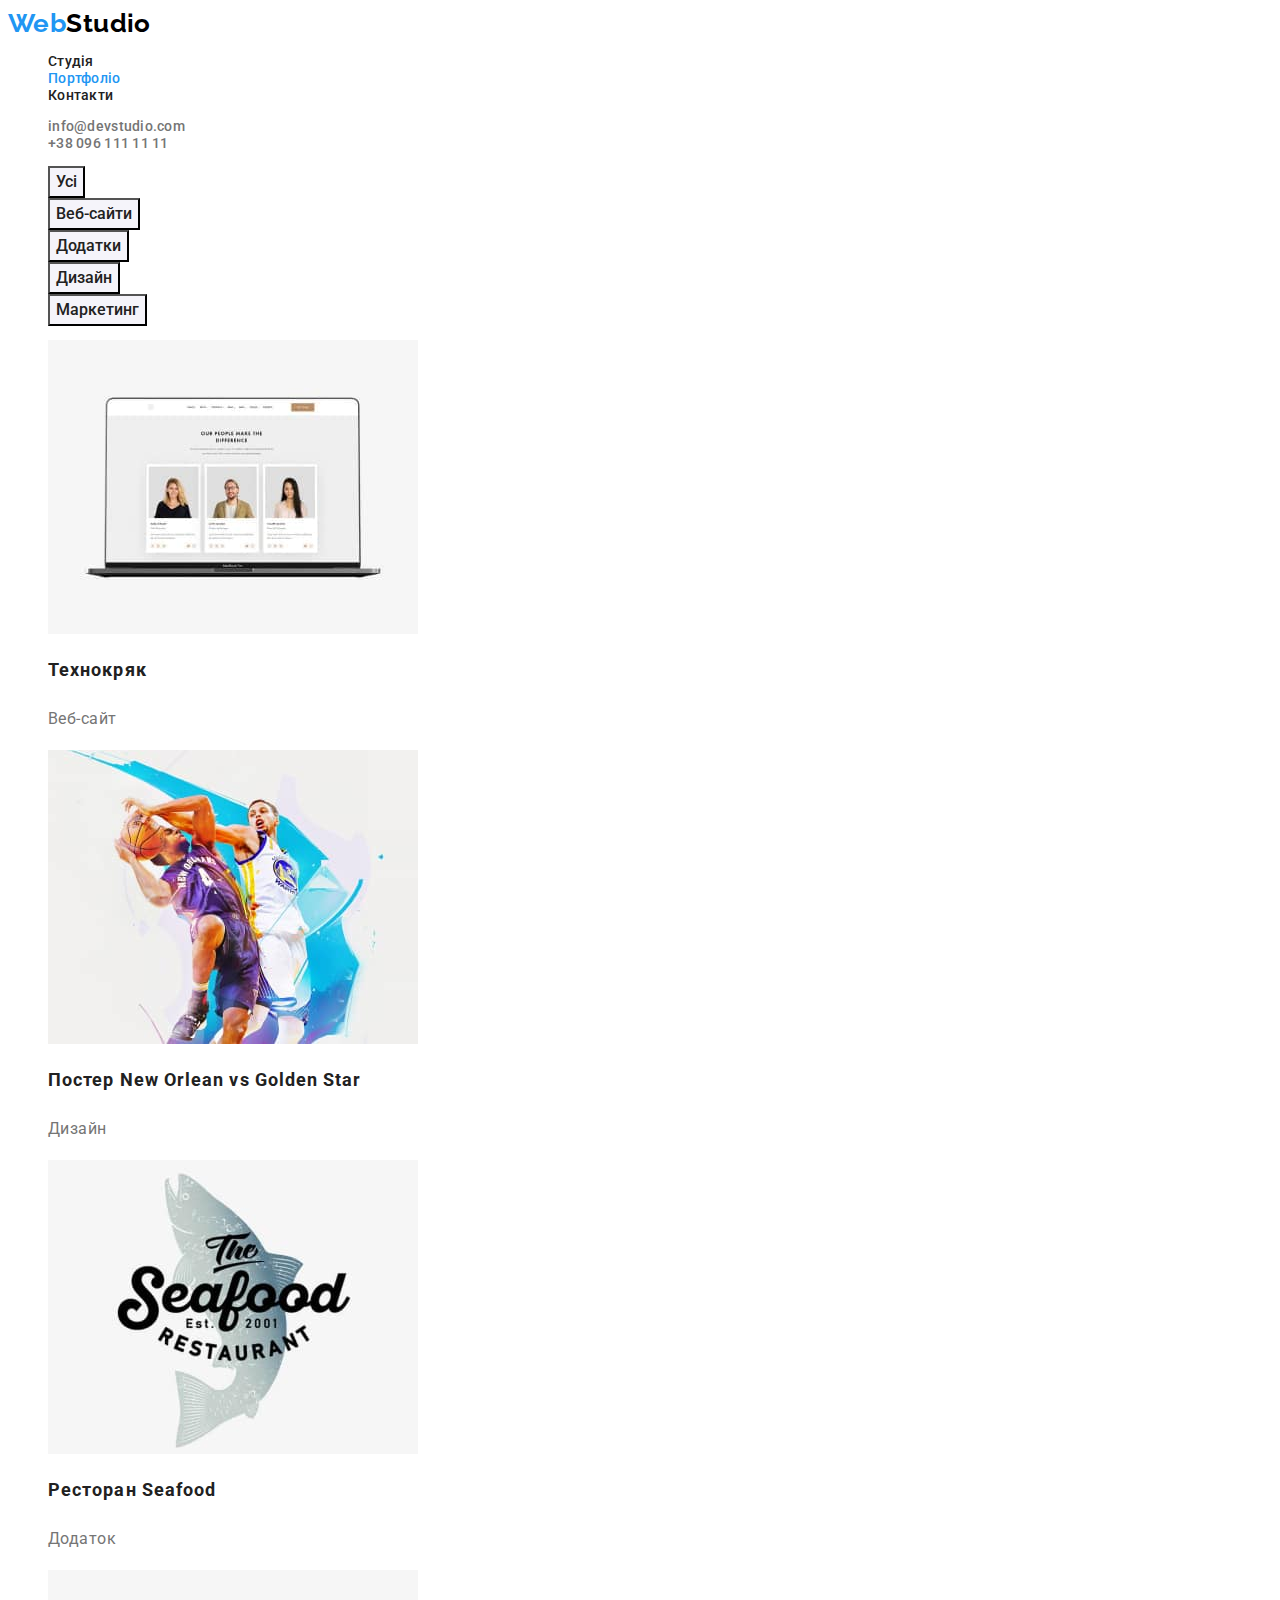
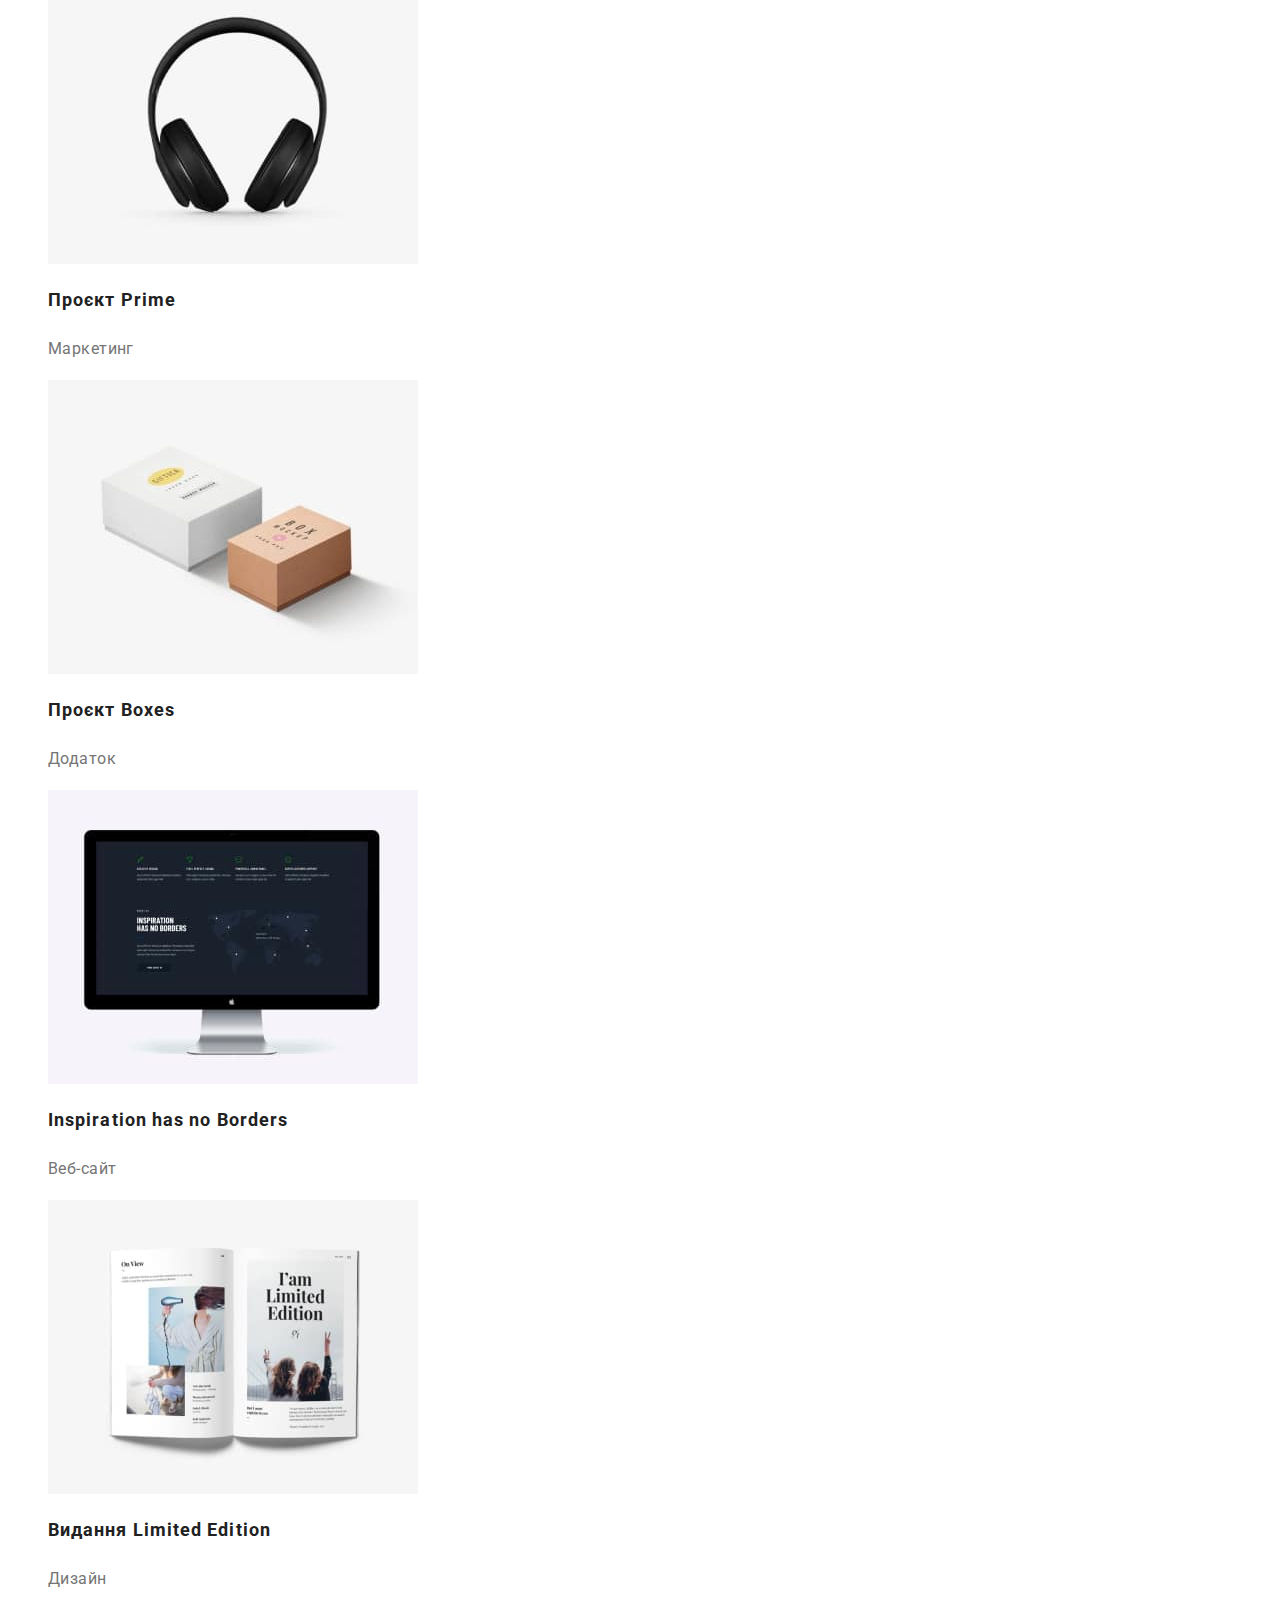
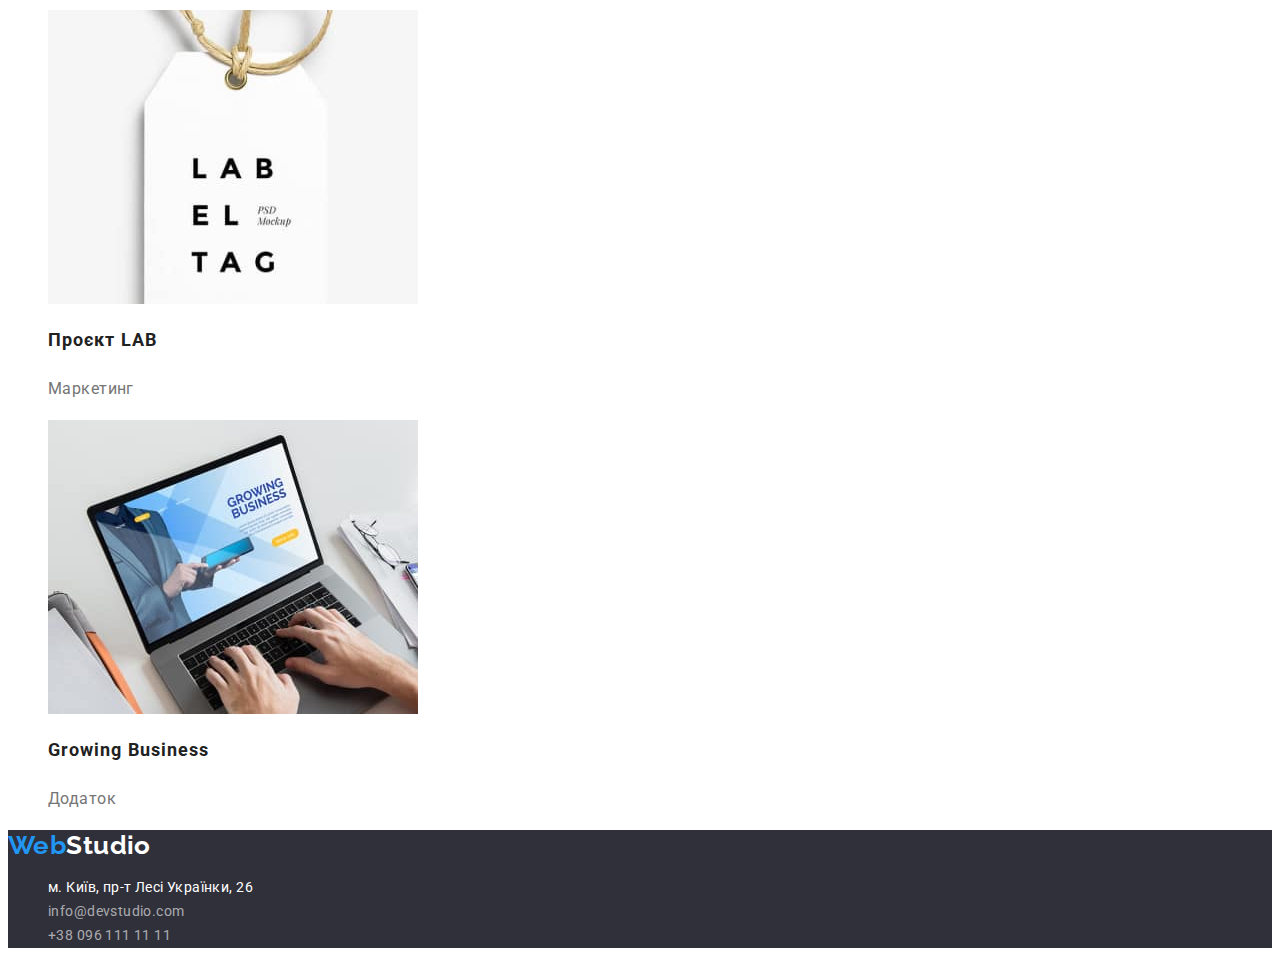
==== portfolio.html @ e80d938f "copy files" ====
<!DOCTYPE html>
<html lang="uk">
  <head>
    <meta charset="UTF-8" />
    <meta http-equiv="X-UA-Compatible" content="IE=edge" />
    <meta name="viewport" content="width=device-width, initial-scale=1.0" />
    <title>Портфоліо</title>
    <link rel="preconnect" href="https://fonts.googleapis.com" />
    <link rel="preconnect" href="https://fonts.gstatic.com" crossorigin />
    <link
      href="https://fonts.googleapis.com/css2?family=Raleway:wght@700&family=Roboto:wght@400;500;700;900&display=swap"
      rel="stylesheet"
    />
    <link rel="stylesheet" href="./css/styles.css" />
  </head>
  <body>
    <!--Heder-->
    <header>
      <nav>
        <a class="header-logo link" href="./index.html">
          <span class="accent">Web</span>Studio
        </a>
        <ul class="list">
          <li>
            <a class="nav-link link" href="./index.html">Студія</a>
          </li>
          <li>
            <a class="nav-link current link" href="./portfolio.html"
              >Портфоліо
            </a>
          </li>
          <li>
            <a class="nav-link link" href="#">Контакти</a>
          </li>
        </ul>
      </nav>
      <ul class="header-contacts list">
        <li>
          <a class="contacts link" href="mailto:@devstudio.com"
            >info@devstudio.com
          </a>
        </li>
        <li>
          <a class="contacts link" href="tel:+380961111111"
            >+38 096 111 11 11
          </a>
        </li>
      </ul>
    </header>
    <!--Main content-->
    <main>
      <section>
        <h1 class="visually-hidden">Наші проекти</h1>
        <ul class="list">
          <li><button class="filter-btn" type="button">Усі</button></li>
          <li><button class="filter-btn" type="button">Веб-сайти</button></li>
          <li><button class="filter-btn" type="button">Додатки</button></li>
          <li><button class="filter-btn" type="button">Дизайн</button></li>
          <li><button class="filter-btn" type="button">Маркетинг</button></li>
        </ul>
        <ul class="list">
          <li>
            <a
              class="link"
              href="#"
              target="_blank"
              rel="noopener noreferrer nofollow"
            >
              <img
                src="./images/portfolio-images/portfolio-foto-1.jpg"
                alt="Ноутбук з відкритим веб-сайтом на екрані"
                width="370"
                height="294"
              />
              <h2 class="project-title">Технокряк</h2>
              <p class="project-desc">Веб-сайт</p>
            </a>
          </li>
          <li>
            <a
              class="link"
              href="#"
              target="_blank"
              rel="noopener noreferrer nofollow"
            >
              <img
                src="./images/portfolio-images/portfolio-foto-2.jpg"
                alt="Постер з баскетболістами, які грають"
                width="370"
                height="294"
              />
              <h2 class="project-title">
                Постер <span lang="en">New Orlean vs Golden Star</span>
              </h2>
              <p class="project-desc">Дизайн</p>
            </a>
          </li>
          <li>
            <a
              class="link"
              href="#"
              target="_blank"
              rel="noopener noreferrer nofollow"
            >
              <img
                src="./images/portfolio-images/portfolio-foto-3.jpg"
                alt="Емблема ресторану морепродуктів"
                width="370"
                height="294"
              />
              <h2 class="project-title">
                Ресторан <span lang="en">Seafood</span>
              </h2>
              <p class="project-desc">Додаток</p>
            </a>
          </li>
          <li>
            <a
              class="link"
              href="#"
              target="_blank"
              rel="noopener noreferrer nofollow"
            >
              <img
                src="./images/portfolio-images/portfolio-foto-4.jpg"
                alt="Навушники"
                width="370"
                height="294"
              />
              <h2 class="project-title">Проєкт <span lang="en">Prime</span></h2>
              <p class="project-desc">Маркетинг</p>
            </a>
          </li>
          <li>
            <a
              class="link"
              href="#"
              target="_blank"
              rel="noopener noreferrer nofollow"
            >
              <img
                src="./images/portfolio-images/portfolio-foto-5.jpg"
                alt="Дві картонні коробки"
                width="370"
                height="294"
              />
              <h2 class="project-title">Проєкт <span lang="en">Boxes</span></h2>
              <p class="project-desc">Додаток</p>
            </a>
          </li>
          <li>
            <a
              class="link"
              href="#"
              target="_blank"
              rel="noopener noreferrer nofollow"
            >
              <img
                src="./images/portfolio-images/portfolio-foto-6.jpg"
                alt="Комп'ютер з відкритим веб-сайтом на екрані"
                width="370"
                height="294"
              />
              <h2 class="project-title" lang="en">
                Inspiration has no Borders
              </h2>
              <p class="project-desc">Веб-сайт</p>
            </a>
          </li>
          <li>
            <a
              class="link"
              href="#"
              target="_blank"
              rel="noopener noreferrer nofollow"
            >
              <img
                src="./images/portfolio-images/portfolio-foto-7.jpg"
                alt="Відкритий журнал"
                width="370"
                height="294"
              />
              <h2 class="project-title">
                Видання <span lang="en">Limited Edition</span>
              </h2>
              <p class="project-desc">Дизайн</p>
            </a>
          </li>
          <li>
            <a
              class="link"
              href="#"
              target="_blank"
              rel="noopener noreferrer nofollow"
            >
              <img
                src="./images/portfolio-images/portfolio-foto-8.jpg"
                alt="Бірка з назвою поєкту"
                width="370"
                height="294"
              />
              <h2 class="project-title">Проєкт LAB</h2>
              <p class="project-desc">Маркетинг</p>
            </a>
          </li>
          <li>
            <a
              class="link"
              href="#"
              target="_blank"
              rel="noopener noreferrer nofollow"
            >
              <img
                src="./images/portfolio-images/portfolio-foto-9.jpg"
                alt="Людина працює за ноутбуком"
                width="370"
                height="294"
              />
              <h2 class="project-title" lang="en">Growing Business</h2>
              <p class="project-desc">Додаток</p>
            </a>
          </li>
        </ul>
      </section>
    </main>
    <!--Footer-->
    <footer class="footer">
      <a class="footer-logo link" href="./index.html">
        <span class="accent">Web</span>Studio
      </a>
      <address>
        <ul class="footer-contacts list">
          <li>
            <a
              class="address link"
              href="https://goo.gl/maps/tie1WCM4w2AjtQoDA"
              target="_blank"
              rel="noopener noreferrer nofollow"
              >м. Київ, пр-т Лесі Українки, 26
            </a>
          </li>
          <li>
            <a class="contacts link" href="mailto:@devstudio.com"
              >info@devstudio.com
            </a>
          </li>
          <li>
            <a class="contacts link" href="tel:+380961111111"
              >+38 096 111 11 11
            </a>
          </li>
        </ul>
      </address>
    </footer>
  </body>
</html>
---- css/styles.css ----
:root {
  --main-background-color: #ffffff;
  --section-background-color: #2f303a;
  --list-background-color: #f5f4fa;
  --title-color: #212121;
  --desc-color: #757575;
  --white-color: #ffffff;
  --secondary-white-color: rgba(255, 255, 255, 0.6);
  --accent-color: #2196f3;
  --dark-logo-color: #000000;
}

body {
  background-color: var(--main-background-color);
  color: var(--title-color);
  font-family: "Roboto", sans-serif;
  font-size: 14px;
  letter-spacing: 0.03em;
}

.link {
  text-decoration: none;
}

.list {
  list-style: none;
}

/* CSS for index.html */

/* Header section*/

.header-logo,
.footer-logo {
  color: var(--dark-logo-color);
  font-family: "Raleway", sans-serif;
  font-weight: 700;
  font-size: 26px;
  line-height: 1.2;
}

.header-logo .accent,
.footer-logo .accent {
  color: var(--accent-color);
}

.nav-link {
  color: var(--title-color);
  font-weight: 500;
  line-height: 1.14;
  letter-spacing: 0.02em;
}

.nav-link:hover,
.nav-link:focus {
  color: var(--accent-color);
}

.nav-link.current {
  color: var(--accent-color);
}

.header-contacts .contacts {
  color: var(--desc-color);
  font-weight: 500;
  line-height: 1.14;
  letter-spacing: 0.02em;
}

a.contacts:hover,
a.contacts:focus {
  color: var(--accent-color);
}

/* Hero section */

.hero {
  background-color: var(--section-background-color);
}

.hero-title {
  color: var(--white-color);
  font-weight: 900;
  font-size: 44px;
  line-height: 1.36;
  text-align: center;
  letter-spacing: 0.06em;
  text-transform: uppercase;
}

.button {
  background-color: var(--accent-color);
  color: var(--white-color);
  font-family: inherit;
  font-weight: 700;
  font-size: 16px;
  line-height: 1.88;
  letter-spacing: 0.06em;
  cursor: pointer;
}

.button:hover,
.button:focus {
  background-color: #188ce8;
  color: var(--white-color);
}

/* Benefits section */

.visually-hidden {
  position: absolute;
  white-space: nowrap;
  width: 1px;
  height: 1px;
  overflow: hidden;
  padding: 0;
  border: 0;
  clip: rect(0 0 0 0);
  clip-path: inset(50%);
  margin: -1px;
}

.benefits-title {
  font-weight: 700;
  font-size: 14px;
  line-height: 1.14;
  text-transform: uppercase;
}

.benefits-desc {
  color: var(--desc-color);
  line-height: 1.71;
}

/* Activity section */

.section-title {
  font-weight: 700;
  font-size: 36px;
  line-height: 1.17;
  text-align: center;
}

/* Team section */

.team {
  background-color: var(--list-background-color);
}

.team-item {
  background-color: var(--main-background-color);
}

.team-title {
  font-weight: 500;
  font-size: 16px;
  line-height: 1.19;
}

.team-desc {
  color: var(--desc-color);
  font-size: 16px;
  line-height: 1.19;
}

/* Footer section */

.footer {
  background-color: var(--section-background-color);
  line-height: 1.71;
}

.footer .footer-logo,
.footer .address {
  color: var(--white-color);
}

address {
  font-style: normal;
}

.footer-contacts .contacts {
  color: var(--secondary-white-color);
}

/* SCC for portfolio.html */

/* Our projects section */

.filter-btn {
  background-color: var(--list-background-color);
  color: var(--title-color);
  font-family: inherit;
  font-weight: 500;
  font-size: 16px;
  line-height: 1.63;
  cursor: pointer;
}

.filter-btn:hover,
.filter-btn:focus {
  background-color: var(--accent-color);
  color: var(--white-color);
}

.project-title {
  color: var(--title-color);
  font-size: 18px;
  line-height: 2;
  letter-spacing: 0.06em;
}

.project-desc {
  color: var(--desc-color);
  font-size: 16px;
  line-height: 1.88;
}
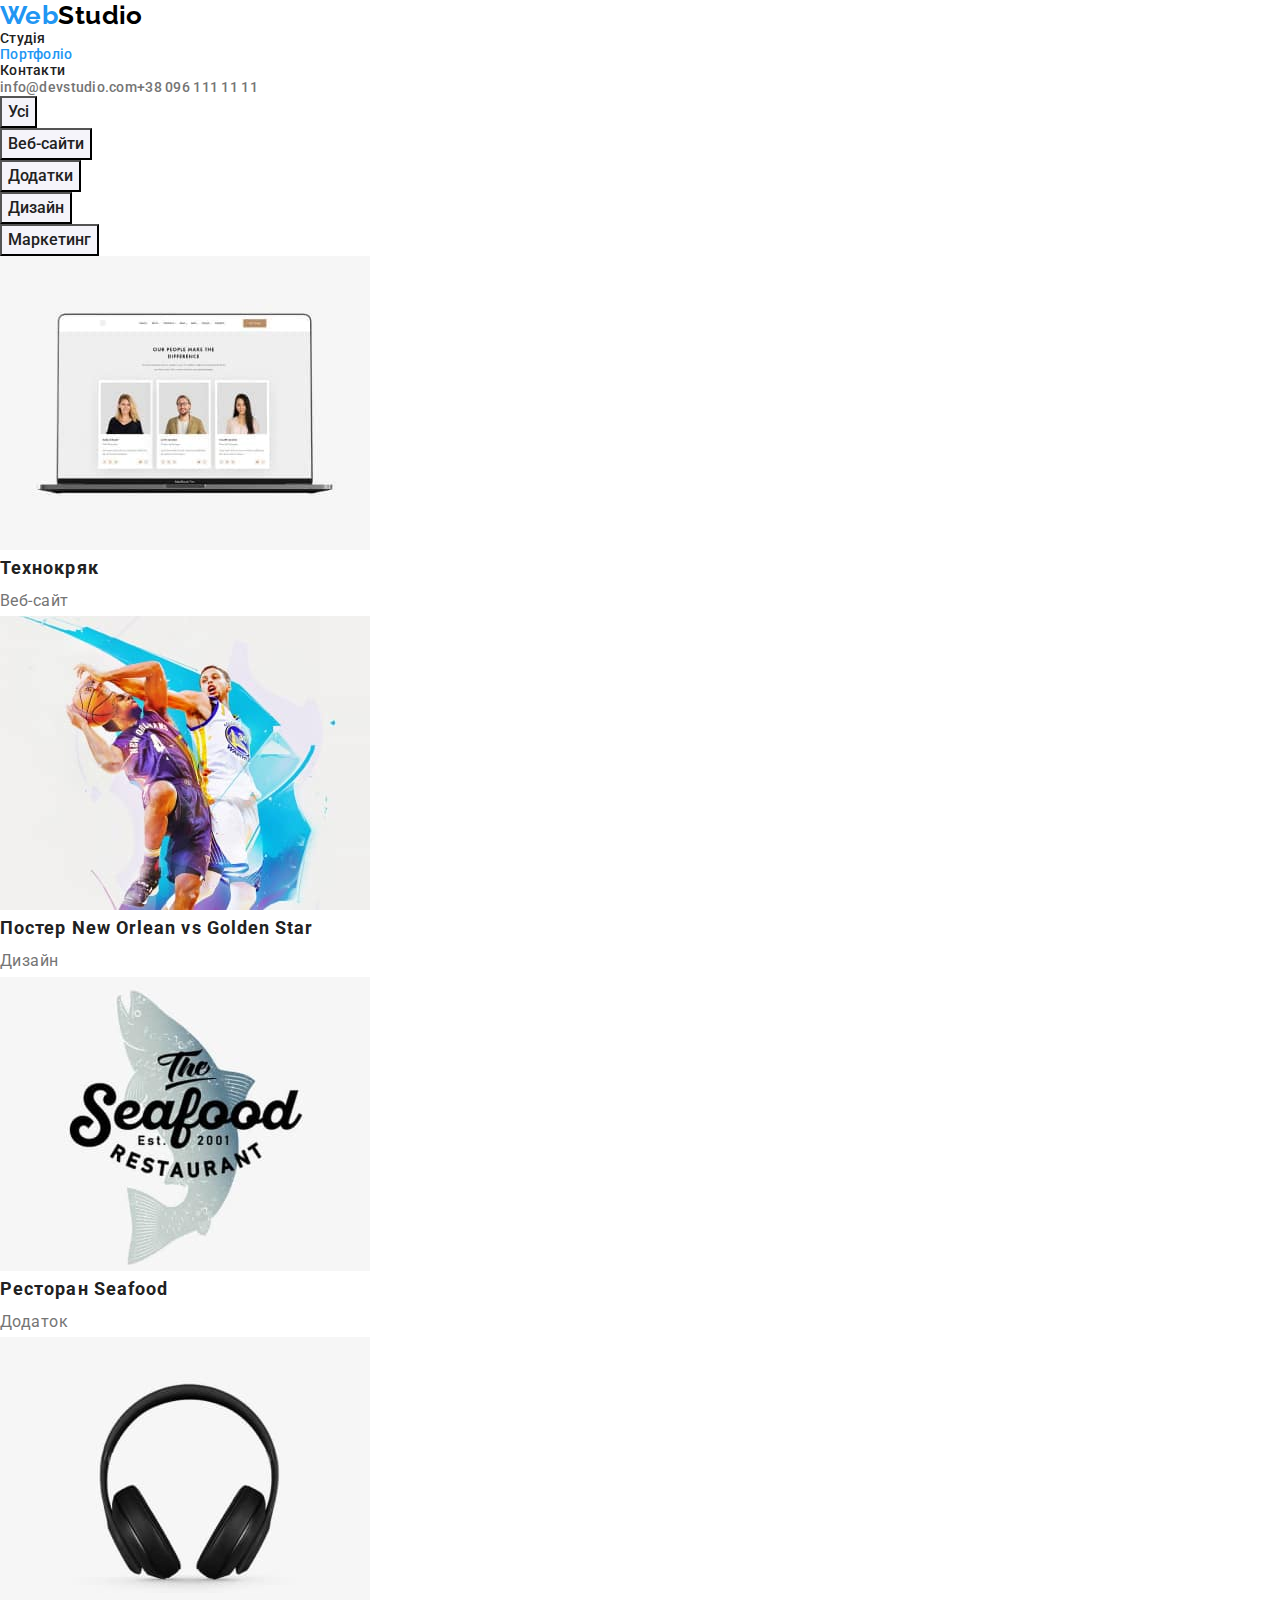
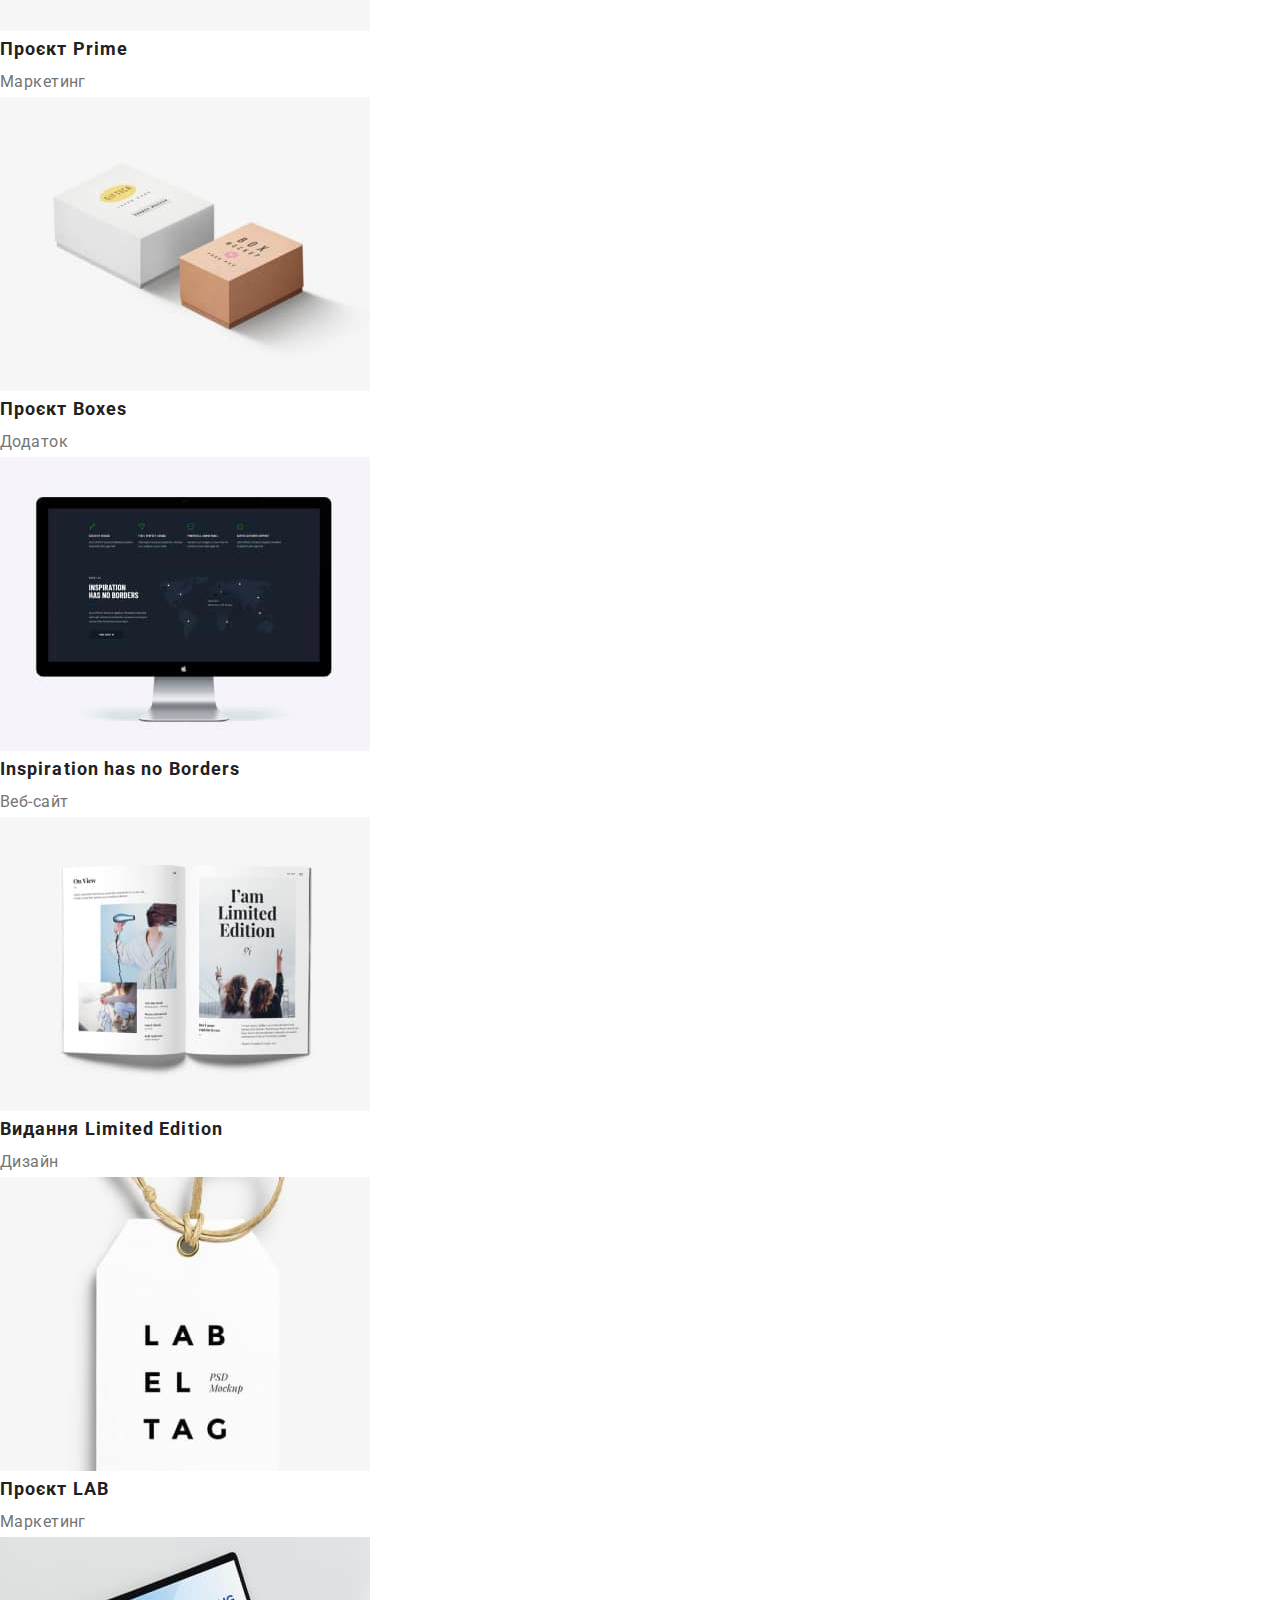
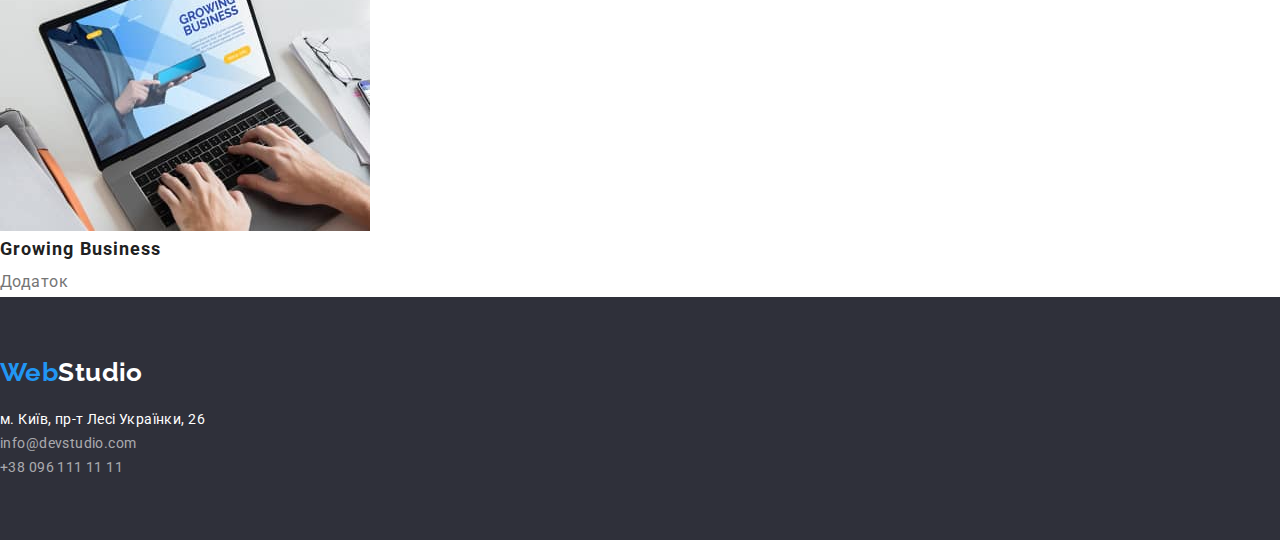
==== commit 6006a92e: "summary" ====
--- a/portfolio.html
+++ b/portfolio.html
@@ -11,6 +11,7 @@
       href="https://fonts.googleapis.com/css2?family=Raleway:wght@700&family=Roboto:wght@400;500;700;900&display=swap"
       rel="stylesheet"
     />
+    <link rel="stylesheet" href="https://cdnjs.cloudflare.com/ajax/libs/modern-normalize/1.1.0/modern-normalize.min.css">
     <link rel="stylesheet" href="./css/styles.css" />
   </head>
   <body>
--- a/css/styles.css
+++ b/css/styles.css
@@ -8,6 +8,7 @@
   --secondary-white-color: rgba(255, 255, 255, 0.6);
   --accent-color: #2196f3;
   --dark-logo-color: #000000;
+  --shadow-img: 0px 1px 3px rgba(0, 0, 0, 0.12), 0px 1px 1px rgba(0, 0, 0, 0.14), 0px 2px 1px rgba(0, 0, 0, 0.2);
 }
 
 body {
@@ -24,11 +25,55 @@
 
 .list {
   list-style: none;
-}
-
+  margin: 0;
+  padding-left: 0;
+}
+
+.container {
+  width: 1200px;
+  margin: 0 auto;
+  padding-left: 15px;
+  padding-right: 15px;
+}
+
+img {
+  display: block;
+  max-width: 100%;
+  height: auto;
+}
+
+h2,
+p {
+  margin: 0;
+}
 /* CSS for index.html */
 
 /* Header section*/
+
+.header {
+  padding-top: 24px;
+  padding-bottom: 25px;
+  border: 1px solid #ececec;
+}
+
+.header-body {
+  display: flex;
+  align-items: center;
+}
+
+.header-nav {
+  display: flex;
+  align-items: center;
+}
+
+.nav-list {
+  display: flex;
+  margin-left: 93px;
+}
+
+.nav-list .item:not(:last-child) {
+  margin-right: 50px;
+}
 
 .header-logo,
 .footer-logo {
@@ -45,6 +90,8 @@
 }
 
 .nav-link {
+  display: block;
+
   color: var(--title-color);
   font-weight: 500;
   line-height: 1.14;
@@ -58,6 +105,15 @@
 
 .nav-link.current {
   color: var(--accent-color);
+}
+
+.header-contacts {
+  display: flex;
+  margin-left: auto;
+}
+
+.header-contacts .item + .item {
+  margin-left: 50px;
 }
 
 .header-contacts .contacts {
@@ -76,19 +132,28 @@
 
 .hero {
   background-color: var(--section-background-color);
+  text-align: center;
 }
 
 .hero-title {
+  margin-top: 0;
+  margin-bottom: 30px;
+
   color: var(--white-color);
   font-weight: 900;
   font-size: 44px;
   line-height: 1.36;
-  text-align: center;
   letter-spacing: 0.06em;
   text-transform: uppercase;
 }
 
 .button {
+  display: inline-block;
+  border-width: 0;
+  border-radius: 4px;
+  padding: 10px 32px;
+  box-shadow: 0px 4px 4px rgba(0, 0, 0, 0.15);
+
   background-color: var(--accent-color);
   color: var(--white-color);
   font-family: inherit;
@@ -106,6 +171,10 @@
 }
 
 /* Benefits section */
+
+.section {
+  padding: 94px 0;
+}
 
 .visually-hidden {
   position: absolute;
@@ -120,7 +189,24 @@
   margin: -1px;
 }
 
+.benefits-list {
+  display: flex;
+  flex-wrap: wrap;
+}
+
+.benefits-list > .item {
+  flex-basis: calc((100% - 90px) / 4);
+  margin-right: 30px;
+}
+
+.benefits-list > .item:last-child {
+  margin-right: 0;
+}
+
 .benefits-title {
+  margin-top: 0;
+  margin-bottom: 10px;
+
   font-weight: 700;
   font-size: 14px;
   line-height: 1.14;
@@ -135,29 +221,66 @@
 /* Activity section */
 
 .section-title {
+  margin-top: 0;
+  margin-bottom: 50px;
+
   font-weight: 700;
   font-size: 36px;
   line-height: 1.17;
   text-align: center;
 }
 
+.activity-list {
+  display: flex;
+}
+
+.activity-list > .item {
+  flex-basis: calc((100% - 60px) / 3);
+  margin-right: 30px;
+}
+
+.activity-list > .item:last-child {
+  margin-right: 0;
+}
+
 /* Team section */
 
 .team {
   background-color: var(--list-background-color);
 }
 
+.team-list {
+  display: flex;
+   text-align: center;
+}
+
+.team-list > .team-item {
+  flex-basis: calc((100% - 90px) / 4);
+  margin-right: 30px;
+}
+
+.team-list > .team-item:last-child {
+    margin-right: 0;
+}
+
 .team-item {
   background-color: var(--main-background-color);
+  box-shadow: var(--shadow-img);
+  border-radius: 0px 0px 4px 4px;
 }
 
 .team-title {
+  margin-top: 30px;
+  margin-bottom: 10px;
+
   font-weight: 500;
   font-size: 16px;
   line-height: 1.19;
 }
 
 .team-desc {
+  margin-bottom: 30px;
+
   color: var(--desc-color);
   font-size: 16px;
   line-height: 1.19;
@@ -166,8 +289,16 @@
 /* Footer section */
 
 .footer {
+  padding-top: 60px;
+  padding-bottom: 60px;
+
   background-color: var(--section-background-color);
   line-height: 1.71;
+}
+
+.footer-logo {
+  display: block;
+  margin-bottom: 20px;
 }
 
 .footer .footer-logo,
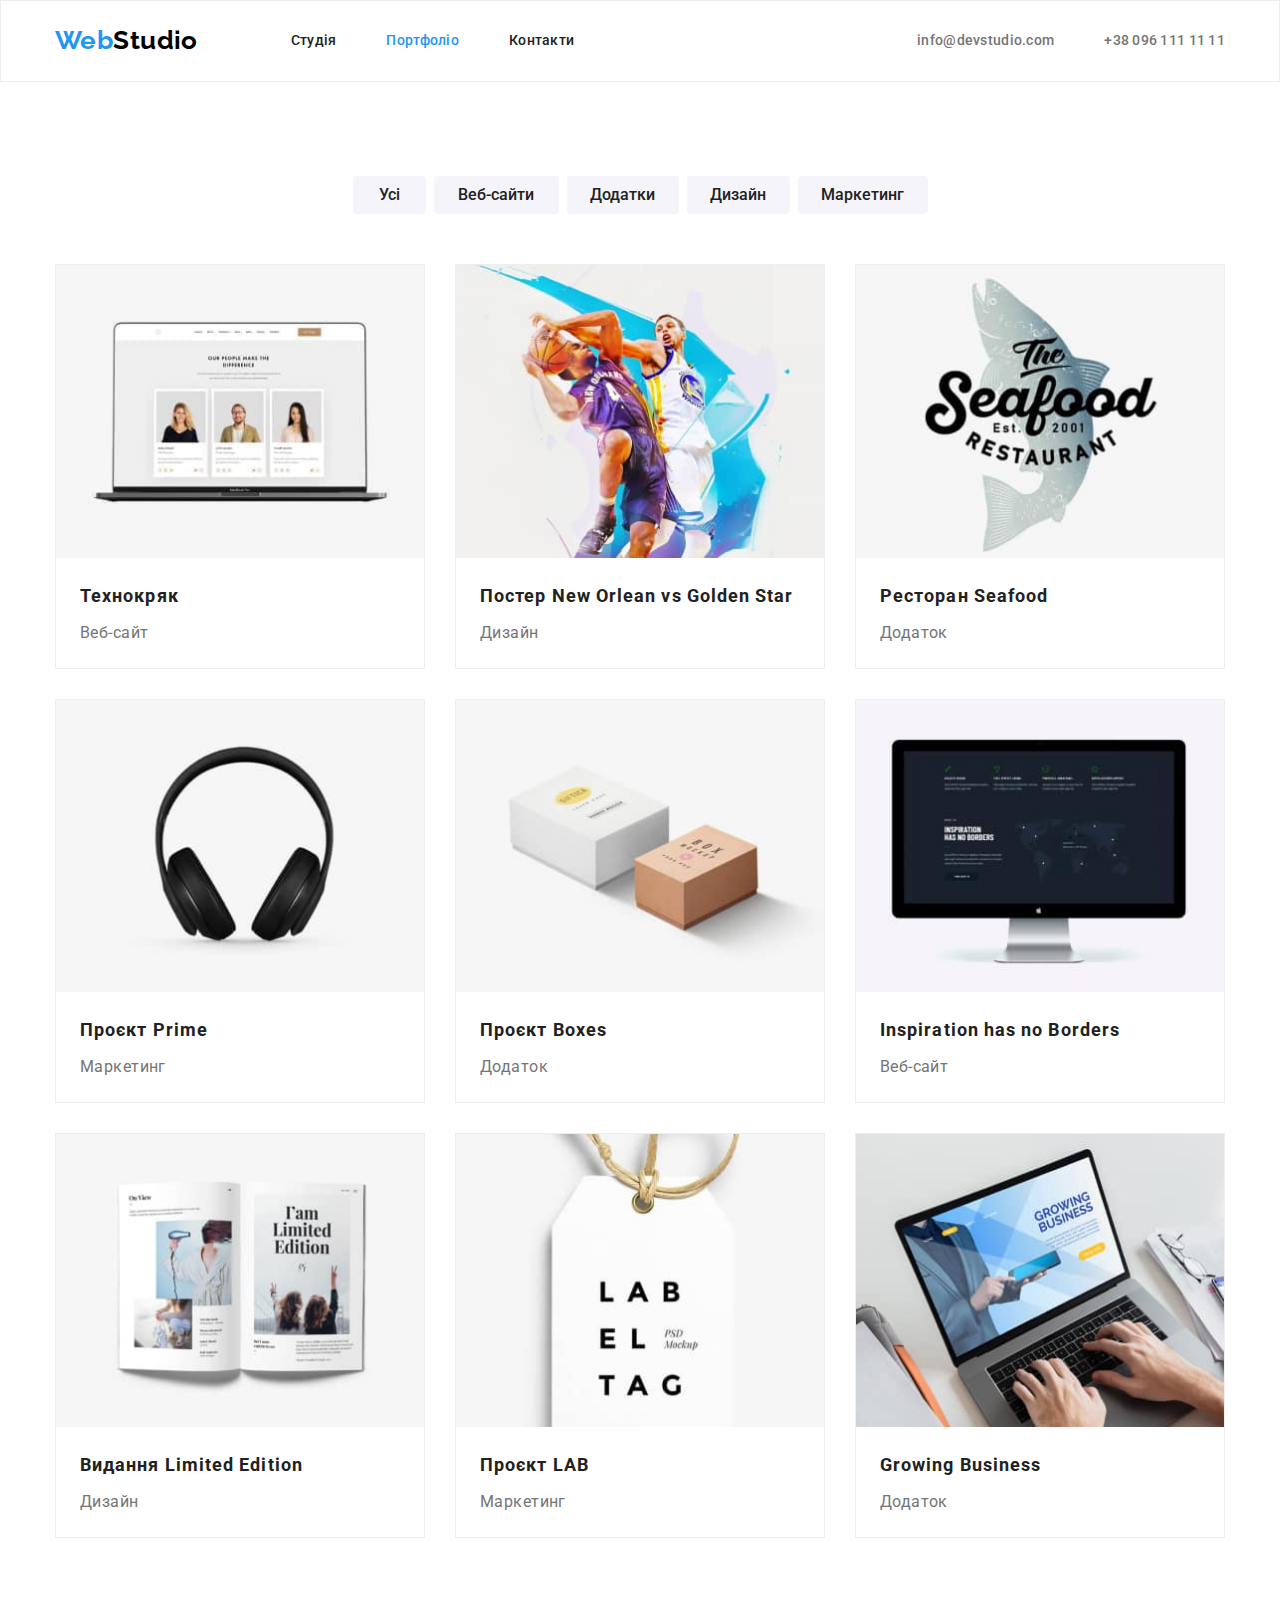
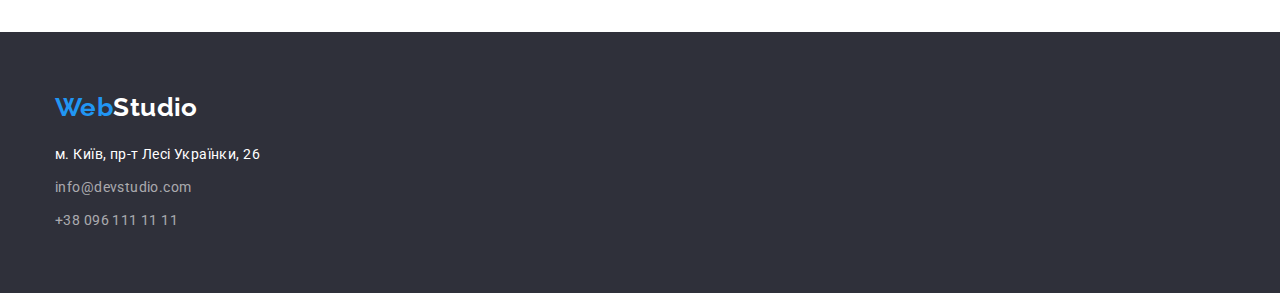
==== commit 47a82e97: "summary index.html, portfolio.html and styles.css" ====
--- a/portfolio.html
+++ b/portfolio.html
@@ -11,247 +11,286 @@
       href="https://fonts.googleapis.com/css2?family=Raleway:wght@700&family=Roboto:wght@400;500;700;900&display=swap"
       rel="stylesheet"
     />
-    <link rel="stylesheet" href="https://cdnjs.cloudflare.com/ajax/libs/modern-normalize/1.1.0/modern-normalize.min.css">
+    <link
+      rel="stylesheet"
+      href="https://cdnjs.cloudflare.com/ajax/libs/modern-normalize/1.1.0/modern-normalize.min.css"
+    />
     <link rel="stylesheet" href="./css/styles.css" />
   </head>
   <body>
     <!--Heder-->
-    <header>
-      <nav>
-        <a class="header-logo link" href="./index.html">
-          <span class="accent">Web</span>Studio
-        </a>
-        <ul class="list">
-          <li>
-            <a class="nav-link link" href="./index.html">Студія</a>
-          </li>
-          <li>
-            <a class="nav-link current link" href="./portfolio.html"
-              >Портфоліо
-            </a>
-          </li>
-          <li>
-            <a class="nav-link link" href="#">Контакти</a>
-          </li>
-        </ul>
-      </nav>
-      <ul class="header-contacts list">
-        <li>
-          <a class="contacts link" href="mailto:@devstudio.com"
-            >info@devstudio.com
+    <header class="header">
+      <div class="header-body container">
+        <nav class="header-nav">
+          <a class="header-logo link" href="./index.html">
+            <span class="accent">Web</span>Studio
           </a>
-        </li>
-        <li>
-          <a class="contacts link" href="tel:+380961111111"
-            >+38 096 111 11 11
-          </a>
-        </li>
-      </ul>
-    </header>
-    <!--Main content-->
-    <main>
-      <section>
-        <h1 class="visually-hidden">Наші проекти</h1>
-        <ul class="list">
-          <li><button class="filter-btn" type="button">Усі</button></li>
-          <li><button class="filter-btn" type="button">Веб-сайти</button></li>
-          <li><button class="filter-btn" type="button">Додатки</button></li>
-          <li><button class="filter-btn" type="button">Дизайн</button></li>
-          <li><button class="filter-btn" type="button">Маркетинг</button></li>
-        </ul>
-        <ul class="list">
-          <li>
-            <a
-              class="link"
-              href="#"
-              target="_blank"
-              rel="noopener noreferrer nofollow"
-            >
-              <img
-                src="./images/portfolio-images/portfolio-foto-1.jpg"
-                alt="Ноутбук з відкритим веб-сайтом на екрані"
-                width="370"
-                height="294"
-              />
-              <h2 class="project-title">Технокряк</h2>
-              <p class="project-desc">Веб-сайт</p>
-            </a>
-          </li>
-          <li>
-            <a
-              class="link"
-              href="#"
-              target="_blank"
-              rel="noopener noreferrer nofollow"
-            >
-              <img
-                src="./images/portfolio-images/portfolio-foto-2.jpg"
-                alt="Постер з баскетболістами, які грають"
-                width="370"
-                height="294"
-              />
-              <h2 class="project-title">
-                Постер <span lang="en">New Orlean vs Golden Star</span>
-              </h2>
-              <p class="project-desc">Дизайн</p>
-            </a>
-          </li>
-          <li>
-            <a
-              class="link"
-              href="#"
-              target="_blank"
-              rel="noopener noreferrer nofollow"
-            >
-              <img
-                src="./images/portfolio-images/portfolio-foto-3.jpg"
-                alt="Емблема ресторану морепродуктів"
-                width="370"
-                height="294"
-              />
-              <h2 class="project-title">
-                Ресторан <span lang="en">Seafood</span>
-              </h2>
-              <p class="project-desc">Додаток</p>
-            </a>
-          </li>
-          <li>
-            <a
-              class="link"
-              href="#"
-              target="_blank"
-              rel="noopener noreferrer nofollow"
-            >
-              <img
-                src="./images/portfolio-images/portfolio-foto-4.jpg"
-                alt="Навушники"
-                width="370"
-                height="294"
-              />
-              <h2 class="project-title">Проєкт <span lang="en">Prime</span></h2>
-              <p class="project-desc">Маркетинг</p>
-            </a>
-          </li>
-          <li>
-            <a
-              class="link"
-              href="#"
-              target="_blank"
-              rel="noopener noreferrer nofollow"
-            >
-              <img
-                src="./images/portfolio-images/portfolio-foto-5.jpg"
-                alt="Дві картонні коробки"
-                width="370"
-                height="294"
-              />
-              <h2 class="project-title">Проєкт <span lang="en">Boxes</span></h2>
-              <p class="project-desc">Додаток</p>
-            </a>
-          </li>
-          <li>
-            <a
-              class="link"
-              href="#"
-              target="_blank"
-              rel="noopener noreferrer nofollow"
-            >
-              <img
-                src="./images/portfolio-images/portfolio-foto-6.jpg"
-                alt="Комп'ютер з відкритим веб-сайтом на екрані"
-                width="370"
-                height="294"
-              />
-              <h2 class="project-title" lang="en">
-                Inspiration has no Borders
-              </h2>
-              <p class="project-desc">Веб-сайт</p>
-            </a>
-          </li>
-          <li>
-            <a
-              class="link"
-              href="#"
-              target="_blank"
-              rel="noopener noreferrer nofollow"
-            >
-              <img
-                src="./images/portfolio-images/portfolio-foto-7.jpg"
-                alt="Відкритий журнал"
-                width="370"
-                height="294"
-              />
-              <h2 class="project-title">
-                Видання <span lang="en">Limited Edition</span>
-              </h2>
-              <p class="project-desc">Дизайн</p>
-            </a>
-          </li>
-          <li>
-            <a
-              class="link"
-              href="#"
-              target="_blank"
-              rel="noopener noreferrer nofollow"
-            >
-              <img
-                src="./images/portfolio-images/portfolio-foto-8.jpg"
-                alt="Бірка з назвою поєкту"
-                width="370"
-                height="294"
-              />
-              <h2 class="project-title">Проєкт LAB</h2>
-              <p class="project-desc">Маркетинг</p>
-            </a>
-          </li>
-          <li>
-            <a
-              class="link"
-              href="#"
-              target="_blank"
-              rel="noopener noreferrer nofollow"
-            >
-              <img
-                src="./images/portfolio-images/portfolio-foto-9.jpg"
-                alt="Людина працює за ноутбуком"
-                width="370"
-                height="294"
-              />
-              <h2 class="project-title" lang="en">Growing Business</h2>
-              <p class="project-desc">Додаток</p>
-            </a>
-          </li>
-        </ul>
-      </section>
-    </main>
-    <!--Footer-->
-    <footer class="footer">
-      <a class="footer-logo link" href="./index.html">
-        <span class="accent">Web</span>Studio
-      </a>
-      <address>
-        <ul class="footer-contacts list">
-          <li>
-            <a
-              class="address link"
-              href="https://goo.gl/maps/tie1WCM4w2AjtQoDA"
-              target="_blank"
-              rel="noopener noreferrer nofollow"
-              >м. Київ, пр-т Лесі Українки, 26
-            </a>
-          </li>
-          <li>
+          <ul class="nav-list list">
+            <li class="item">
+              <a class="nav-link link" href="./index.html">Студія</a>
+            </li>
+            <li class="item">
+              <a class="nav-link current link" href="./portfolio.html"
+                >Портфоліо
+              </a>
+            </li>
+            <li class="item">
+              <a class="nav-link link" href="#">Контакти</a>
+            </li>
+          </ul>
+        </nav>
+        <ul class="header-contacts list">
+          <li class="item">
             <a class="contacts link" href="mailto:@devstudio.com"
               >info@devstudio.com
             </a>
           </li>
-          <li>
+          <li class="item">
             <a class="contacts link" href="tel:+380961111111"
               >+38 096 111 11 11
             </a>
           </li>
         </ul>
-      </address>
+      </div>
+    </header>
+    <!--Main content-->
+    <main>
+      <section class="section">
+        <div class="container">
+          <h1 class="visually-hidden">Наші проекти</h1>
+          <ul class="filter list">
+            <li><button class="filter-btn first" type="button">Усі</button></li>
+            <li>
+              <button class="filter-btn second" type="button">Веб-сайти</button>
+            </li>
+            <li>
+              <button class="filter-btn third" type="button">Додатки</button>
+            </li>
+            <li>
+              <button class="filter-btn fourth" type="button">Дизайн</button>
+            </li>
+            <li>
+              <button class="filter-btn fifth" type="button">Маркетинг</button>
+            </li>
+          </ul>
+          <ul class="projects-list list">
+            <li class="projects-item">
+              <a
+                class="link"
+                href="#"
+                target="_blank"
+                rel="noopener noreferrer nofollow"
+              >
+                <img
+                  src="./images/portfolio-images/portfolio-foto-1.jpg"
+                  alt="Ноутбук з відкритим веб-сайтом на екрані"
+                  width="370"
+                  height="294"
+                />
+                <div class="project-container">
+                  <h2 class="project-title">Технокряк</h2>
+                  <p class="project-desc">Веб-сайт</p>
+                </div>
+              </a>
+            </li>
+            <li class="projects-item">
+              <a
+                class="link"
+                href="#"
+                target="_blank"
+                rel="noopener noreferrer nofollow"
+              >
+                <img
+                  src="./images/portfolio-images/portfolio-foto-2.jpg"
+                  alt="Постер з баскетболістами, які грають"
+                  width="370"
+                  height="294"
+                />
+                <div class="project-container">
+                  <h2 class="project-title">
+                    Постер <span lang="en">New Orlean vs Golden Star</span>
+                  </h2>
+                  <p class="project-desc">Дизайн</p>
+                </div>
+              </a>
+            </li>
+            <li class="projects-item">
+              <a
+                class="link"
+                href="#"
+                target="_blank"
+                rel="noopener noreferrer nofollow"
+              >
+                <img
+                  src="./images/portfolio-images/portfolio-foto-3.jpg"
+                  alt="Емблема ресторану морепродуктів"
+                  width="370"
+                  height="294"
+                />
+                <div class="project-container">
+                  <h2 class="project-title">
+                    Ресторан <span lang="en">Seafood</span>
+                  </h2>
+                  <p class="project-desc">Додаток</p>
+                </div>
+              </a>
+            </li>
+            <li class="projects-item">
+              <a
+                class="link"
+                href="#"
+                target="_blank"
+                rel="noopener noreferrer nofollow"
+              >
+                <img
+                  src="./images/portfolio-images/portfolio-foto-4.jpg"
+                  alt="Навушники"
+                  width="370"
+                  height="294"
+                />
+                <div class="project-container">
+                  <h2 class="project-title">
+                    Проєкт <span lang="en">Prime</span>
+                  </h2>
+                  <p class="project-desc">Маркетинг</p>
+                </div>
+              </a>
+            </li>
+            <li class="projects-item">
+              <a
+                class="link"
+                href="#"
+                target="_blank"
+                rel="noopener noreferrer nofollow"
+              >
+                <img
+                  src="./images/portfolio-images/portfolio-foto-5.jpg"
+                  alt="Дві картонні коробки"
+                  width="370"
+                  height="294"
+                />
+                <div class="project-container">
+                  <h2 class="project-title">
+                    Проєкт <span lang="en">Boxes</span>
+                  </h2>
+                  <p class="project-desc">Додаток</p>
+                </div>
+              </a>
+            </li>
+            <li class="projects-item">
+              <a
+                class="link"
+                href="#"
+                target="_blank"
+                rel="noopener noreferrer nofollow"
+              >
+                <img
+                  src="./images/portfolio-images/portfolio-foto-6.jpg"
+                  alt="Комп'ютер з відкритим веб-сайтом на екрані"
+                  width="370"
+                  height="294"
+                />
+                <div class="project-container">
+                  <h2 class="project-title" lang="en">
+                    Inspiration has no Borders
+                  </h2>
+                  <p class="project-desc">Веб-сайт</p>
+                </div>
+              </a>
+            </li>
+            <li class="projects-item">
+              <a
+                class="link"
+                href="#"
+                target="_blank"
+                rel="noopener noreferrer nofollow"
+              >
+                <img
+                  src="./images/portfolio-images/portfolio-foto-7.jpg"
+                  alt="Відкритий журнал"
+                  width="370"
+                  height="294"
+                />
+                <div class="project-container">
+                  <h2 class="project-title">
+                    Видання <span lang="en">Limited Edition</span>
+                  </h2>
+                  <p class="project-desc">Дизайн</p>
+                </div>
+              </a>
+            </li>
+            <li class="projects-item">
+              <a
+                class="link"
+                href="#"
+                target="_blank"
+                rel="noopener noreferrer nofollow"
+              >
+                <img
+                  src="./images/portfolio-images/portfolio-foto-8.jpg"
+                  alt="Бірка з назвою поєкту"
+                  width="370"
+                  height="294"
+                />
+                <div class="project-container">
+                  <h2 class="project-title">Проєкт LAB</h2>
+                  <p class="project-desc">Маркетинг</p>
+                </div>
+              </a>
+            </li>
+            <li class="projects-item">
+              <a
+                class="link"
+                href="#"
+                target="_blank"
+                rel="noopener noreferrer nofollow"
+              >
+                <img
+                  src="./images/portfolio-images/portfolio-foto-9.jpg"
+                  alt="Людина працює за ноутбуком"
+                  width="370"
+                  height="294"
+                />
+                <div class="project-container">
+                  <h2 class="project-title" lang="en">Growing Business</h2>
+                  <p class="project-desc">Додаток</p>
+                </div>
+              </a>
+            </li>
+          </ul>
+        </div>
+      </section>
+    </main>
+    <!--Footer-->
+    <footer class="footer">
+      <div class="container">
+        <a class="footer-logo link" href="./index.html">
+          <span class="accent">Web</span>Studio
+        </a>
+        <address class="footer-address">
+          <ul class="footer-contacts list">
+            <li class="item">
+              <a
+                class="address link"
+                href="https://goo.gl/maps/tie1WCM4w2AjtQoDA"
+                target="_blank"
+                rel="noopener noreferrer nofollow"
+                >м. Київ, пр-т Лесі Українки, 26
+              </a>
+            </li>
+            <li class="item">
+              <a class="contacts link" href="mailto:@devstudio.com"
+                >info@devstudio.com
+              </a>
+            </li>
+            <li class="item">
+              <a class="contacts link" href="tel:+380961111111"
+                >+38 096 111 11 11
+              </a>
+            </li>
+          </ul>
+        </address>
+      </div>
     </footer>
   </body>
 </html>
--- a/css/styles.css
+++ b/css/styles.css
@@ -2,13 +2,20 @@
   --main-background-color: #ffffff;
   --section-background-color: #2f303a;
   --list-background-color: #f5f4fa;
+
   --title-color: #212121;
   --desc-color: #757575;
   --white-color: #ffffff;
   --secondary-white-color: rgba(255, 255, 255, 0.6);
   --accent-color: #2196f3;
   --dark-logo-color: #000000;
-  --shadow-img: 0px 1px 3px rgba(0, 0, 0, 0.12), 0px 1px 1px rgba(0, 0, 0, 0.14), 0px 2px 1px rgba(0, 0, 0, 0.2);
+  --border-project-color: #eeeeee;
+
+  --shadow-img: 0px 1px 3px rgba(0, 0, 0, 0.12), 0px 1px 1px rgba(0, 0, 0, 0.14),
+    0px 2px 1px rgba(0, 0, 0, 0.2);
+  --shadow-btn: rgba(0, 0, 0, 0.15);
+  --shadow-filter-btn: 0px 3px 1px rgba(0, 0, 0, 0.1),
+    0px 1px 2px rgba(0, 0, 0, 0.08), 0px 2px 2px rgba(0, 0, 0, 0.12);
 }
 
 body {
@@ -131,13 +138,18 @@
 /* Hero section */
 
 .hero {
+  padding: 200px 0;
+
   background-color: var(--section-background-color);
   text-align: center;
 }
 
 .hero-title {
+  max-width: 696px;
   margin-top: 0;
+  margin-right: auto;
   margin-bottom: 30px;
+  margin-left: auto;
 
   color: var(--white-color);
   font-weight: 900;
@@ -151,8 +163,9 @@
   display: inline-block;
   border-width: 0;
   border-radius: 4px;
+  border-style: none;
   padding: 10px 32px;
-  box-shadow: 0px 4px 4px rgba(0, 0, 0, 0.15);
+  box-shadow: 0px 4px 4px var(--shadow-btn);
 
   background-color: var(--accent-color);
   color: var(--white-color);
@@ -220,6 +233,10 @@
 
 /* Activity section */
 
+.second-section {
+  padding: 0 0 94px 0;
+}
+
 .section-title {
   margin-top: 0;
   margin-bottom: 50px;
@@ -251,7 +268,7 @@
 
 .team-list {
   display: flex;
-   text-align: center;
+  text-align: center;
 }
 
 .team-list > .team-item {
@@ -260,7 +277,7 @@
 }
 
 .team-list > .team-item:last-child {
-    margin-right: 0;
+  margin-right: 0;
 }
 
 .team-item {
@@ -310,6 +327,19 @@
   font-style: normal;
 }
 
+.footer-address {
+  width: 231px;
+}
+
+.footer-address .item > .address,
+.footer-address .item > .contacts {
+  display: block;
+}
+
+.item > .contacts {
+  margin-top: 9px;
+}
+
 .footer-contacts .contacts {
   color: var(--secondary-white-color);
 }
@@ -318,7 +348,20 @@
 
 /* Our projects section */
 
+.filter {
+  display: flex;
+  margin: 0 auto 50px;
+  max-width: 575px;
+  justify-content: space-between;
+}
+
 .filter-btn {
+  display: inline-block;
+  border-width: 0;
+  border-radius: 4px;
+  border-style: none;
+  padding: 6px 22px;
+
   background-color: var(--list-background-color);
   color: var(--title-color);
   font-family: inherit;
@@ -328,13 +371,60 @@
   cursor: pointer;
 }
 
+.filter .first {
+  min-width: 73px;
+  padding: 6px 25px;
+}
+
+.filter .second {
+  min-width: 125px;
+}
+
+.filter .third {
+  min-width: 112px;
+}
+
+.filter .fourth {
+  min-width: 103px;
+}
+
+.filter .fifth {
+  min-width: 130px;
+}
+
 .filter-btn:hover,
 .filter-btn:focus {
   background-color: var(--accent-color);
   color: var(--white-color);
+  box-shadow: var(--shadow-filter-btn);
+}
+
+.projects-list {
+  display: flex;
+  flex-wrap: wrap;
+}
+
+.projects-list > .projects-item {
+  flex-basis: calc((100% - 60px) / 3);
+  margin-right: 30px;
+  margin-bottom: 30px;
+}
+
+.projects-list > .projects-item:nth-child(3n) {
+  margin-right: 0;
+}
+
+.projects-list > .projects-item:nth-last-child(-n + 3) {
+  margin-bottom: 0;
+}
+
+.projects-item {
+  border: 1px solid var(--border-project-color);
 }
 
 .project-title {
+  margin-bottom: 4px;
+
   color: var(--title-color);
   font-size: 18px;
   line-height: 2;
@@ -346,3 +436,7 @@
   font-size: 16px;
   line-height: 1.88;
 }
+
+.project-container {
+  padding: 20px 24px;
+}
